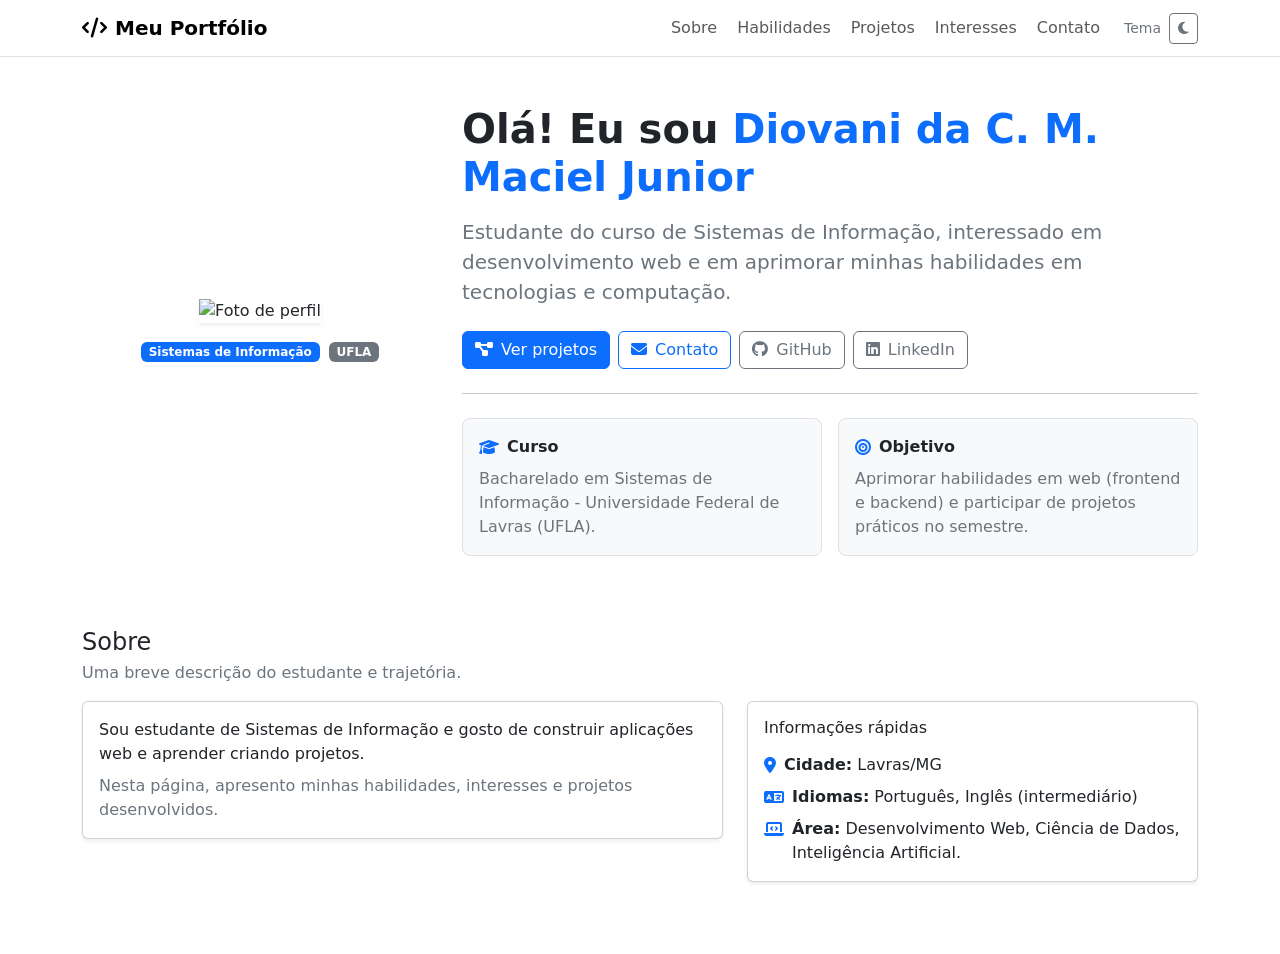
==== bootstrap/index.html @ b9a17a94 "add: estrutura básica e Sobre" ====
<!DOCTYPE html>
<html lang="pt-BR" data-bs-theme="light">
    <head>
        <meta charset="utf-8">
        <meta name="viewport" content="width=device-width, initial-scale=1.0">
        <title>Página Pessoal</title>

        <!-- Bootstrap 5 (CSS) -->
        <link href="https://cdn.jsdelivr.net/npm/bootstrap@5.3.3/dist/css/bootstrap.min.css" rel="stylesheet">

        <!-- Font Awesome (ícones) -->
        <link rel="stylesheet" href="https://cdnjs.cloudflare.com/ajax/libs/font-awesome/6.5.0/css/all.min.css">

        <!-- CSS do projeto (externo) -->
        <link rel="stylesheet" href="assets/css/styles.css">
    </head>
    <body class="bg-body">
        <!-- Conteúdo virá aqui -->

        <!-- Navbar -->
        <nav class="navbar navbar-expand-lg border-bottom bg-body sticky-top">
            <div class="container">
                <a class="navbar-brand fw-semibold" href="#top">
                    <i class="fa-solid fa-code me-2"></i>Meu Portfólio
                </a>
                <button class="navbar-toggler" type="button" data-bs-toggle="collapse" data-bs-target="#navContent">
                    <span class="navbar-toggler-icon"></span>
                </button>
                <div class="collapse navbar-collapse" id="navContent">
                    <ul class="navbar-nav ms-auto gap-lg-1">
                        <li class="nav-item"><a class="nav-link" href="#sobre">Sobre</a></li>
                        <li class="nav-item"><a class="nav-link" href="#habilidades">Habilidades</a></li>
                        <li class="nav-item"><a class="nav-link" href="#projetos">Projetos</a></li>
                        <li class="nav-item"><a class="nav-link" href="#interesses">Interesses</a></li>
                        <li class="nav-item"><a class="nav-link" href="#contato">Contato</a></li>
                    </ul>
                    <div class="ms-lg-3 d-flex align-items-center gap-2 py-2 py-lg-0">
                        <span class="small text-secondary d-none d-lg-inline">Tema</span>
                        <button id="themeToggle" class="btn btn-outline-secondary btn-sm" type="button">
                            <i class="fa-solid fa-moon"></i>
                        </button>
                    </div>
                </div>
            </div>
        </nav>

        <!-- Header / Informações Básicas -->
        <header id="top" class="py-5">
            <div class="container">
                <div class="row align-items-center g-4">
                    <div class="col-12 col-lg-4 text-center">
                        <img class="profile-img shadow-sm" src="assets/img/foto.svg" alt="Foto de perfil">
                        <div class="mt-3">
                            <span class="badge text-bg-primary me-1">Sistemas de Informação</span>
                            <span class="badge text-bg-secondary">UFLA</span>
                        </div>
                    </div>
                    <div class="col-12 col-lg-8">
                        <h1 class="display-6 fw-semibold mb-3">
                            Olá! Eu sou <span class="text-primary">Diovani da C. M. Maciel Junior</span>
                        </h1>
                        <p class="lead text-secondary mb-4">
                            Estudante do curso de Sistemas de Informação, interessado em desenvolvimento web e em aprimorar minhas habilidades em tecnologias e computação.
                        </p>
                        <div class="d-flex flex-wrap gap-2">
                            <a class="btn btn-primary" href="#projetos">
                                <i class="fa-solid fa-diagram-project me-2"></i>Ver projetos
                            </a>
                            <a class="btn btn-outline-primary" href="#contato">
                                <i class="fa-solid fa-envelope me-2"></i>Contato
                            </a>
                            <a class="btn btn-outline-secondary" href="https://github.com/" target="_blank">
                                <i class="fa-brands fa-github me-2"></i>GitHub
                            </a>
                            <a class="btn btn-outline-secondary" href="https://www.linkedin.com/" target="_blank">
                                <i class="fa-brands fa-linkedin me-2"></i>LinkedIn
                            </a>
                        </div>
                        <hr class="my-4">
                        <div class="row g-3">
                            <div class="col-12 col-md-6">
                                <div class="p-3 rounded-3 border bg-body-tertiary">
                                    <div class="d-flex align-items-center gap-2 mb-2">
                                        <i class="fa-solid fa-graduation-cap text-primary"></i>
                                        <strong>Curso</strong>
                                    </div>
                                    <p class="mb-0 text-secondary">
                                        Bacharelado em Sistemas de Informação - Universidade Federal de Lavras (UFLA).
                                    </p>
                                </div>
                            </div>
                            <div class="col-12 col-md-6">
                                <div class="p-3 rounded-3 border bg-body-tertiary">
                                    <div class="d-flex align-items-center gap-2 mb-2">
                                        <i class="fa-solid fa-bullseye text-primary"></i>
                                        <strong>Objetivo</strong>
                                    </div>
                                    <p class="mb-0 text-secondary">
                                        Aprimorar habilidades em web (frontend e backend) e participar de projetos práticos no semestre.
                                    </p>
                                </div>
                            </div>
                        </div>
                    </div>
                </div>
            </div>
        </header>
        
        <main class="pb-5">
            <!-- Sobre -->
            <section id="sobre" class="py-4">
                <div class="container">
                    <div class="mb-3">
                        <h2 class="h4 mb-1">Sobre</h2>
                        <p class="text-secondary mb-0">Uma breve descrição do estudante e trajetória.</p>
                    </div>
                    <div class="row g-4">
                        <div class="col-12 col-lg-7">
                            <div class="card shadow-sm">
                                <div class="card-body">
                                    <p class="mb-2">
                                        Sou estudante de Sistemas de Informação e gosto de construir aplicações web e aprender criando projetos.
                                    </p>
                                    <p class="mb-0 text-secondary">
                                        Nesta página, apresento minhas habilidades, interesses e projetos desenvolvidos.
                                    </p>
                                </div>
                            </div>
                        </div>
                        <div class="col-12 col-lg-5">
                            <div class="card shadow-sm">
                                <div class="card-body">
                                    <h3 class="h6 mb-3">Informações rápidas</h3>
                                    <ul class="list-unstyled mb-0">
                                        <li class="d-flex gap-2 mb-2">
                                            <i class="fa-solid fa-location-dot text-primary mt-1"></i>
                                            <div><strong>Cidade:</strong> Lavras/MG</div>
                                        </li>
                                        <li class="d-flex gap-2 align-items-start mb-2">
                                            <i class="fa-solid fa-language mt-1 text-primary"></i>
                                            <div><strong>Idiomas:</strong> Português, Inglês (intermediário)</div>
                                        </li>
                                        <li class="d-flex gap-2">
                                            <i class="fa-solid fa-laptop-code text-primary mt-1"></i>
                                            <div><strong>Área:</strong> Desenvolvimento Web, Ciência de Dados, Inteligência Artificial.</div>
                                        </li>
                                    </ul>
                                </div>
                            </div>
                        </div>
                    </div>
                </div>
            </section>
        </main>

        <!-- Bootstrap JS (necessário para navbar colapsável) -->
        <script src="https://cdn.jsdelivr.net/npm/bootstrap@5.3.3/dist/js/bootstrap.bundle.min.js"></script>

        <!-- JS do projeto -->
        <script src="assets/js/script.js"></script>
    </body>
</html>
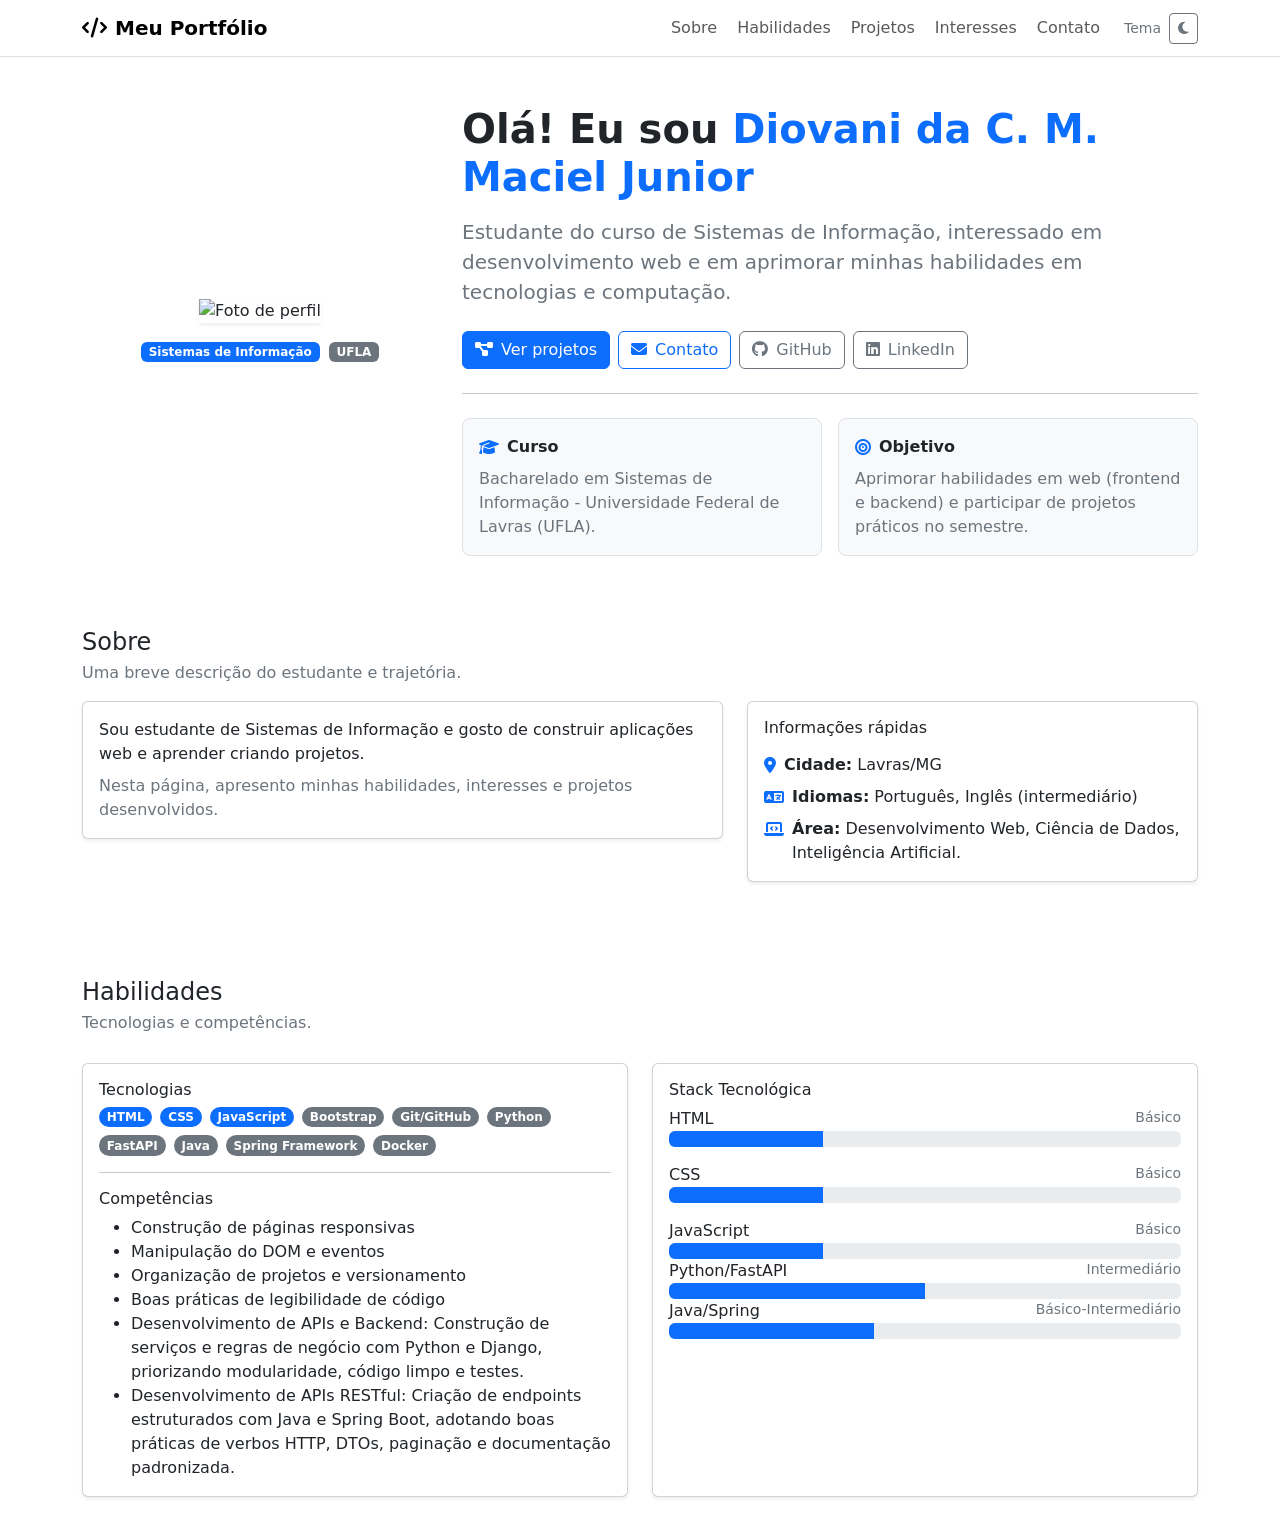
==== commit 52fe76d3: "add: Stack Tecnológica" ====
--- a/bootstrap/index.html
+++ b/bootstrap/index.html
@@ -153,6 +153,92 @@
             </section>
         </main>
 
+        <!-- Habilidades -->
+        <section id="habilidades" class="py-4">
+            <div class="container">
+                <div class="section-title">
+                    <h2 class="h4 mb-1">Habilidades</h2>
+                    <p class="text-secondary mb-0">Tecnologias e competências.</p>
+                </div>
+                <div class="row g-4 mt-1">
+                    <div class="col-12 col-lg-6">
+                        <div class="card shadow-sm h-100">
+                            <div class="card-body">
+                                <h3 class="h6">Tecnologias</h3>
+                                <div class="d-flex flex-wrap gap-2">
+                                    <span class="badge rounded-pill text-bg-primary">HTML</span>
+                                    <span class="badge rounded-pill text-bg-primary">CSS</span>
+                                    <span class="badge rounded-pill text-bg-primary">JavaScript</span>
+                                    <span class="badge rounded-pill text-bg-secondary">Bootstrap</span>
+                                    <span class="badge rounded-pill text-bg-secondary">Git/GitHub</span>
+                                    <span class="badge rounded-pill text-bg-secondary">Python</span>
+                                    <span class="badge rounded-pill text-bg-secondary">FastAPI</span>
+                                    <span class="badge rounded-pill text-bg-secondary">Java</span>
+                                    <span class="badge rounded-pill text-bg-secondary">Spring Framework</span>
+                                    <span class="badge rounded-pill text-bg-secondary">Docker</span>
+                                </div>
+                                <hr>
+                                <h3 class="h6">Competências</h3>
+                                <ul class="mb-0">
+                                    <li>Construção de páginas responsivas</li>
+                                    <li>Manipulação do DOM e eventos</li>
+                                    <li>Organização de projetos e versionamento</li>
+                                    <li>Boas práticas de legibilidade de código</li>
+                                    <li>Desenvolvimento de APIs e Backend: Construção de serviços e regras de negócio com Python e Django, priorizando modularidade, código limpo e testes.</li>
+                                    <li>Desenvolvimento de APIs RESTful: Criação de endpoints estruturados com Java e Spring Boot, adotando boas práticas de verbos HTTP, DTOs, paginação e documentação padronizada.</li>
+                                </ul>
+                            </div>
+                        </div>
+                    </div>
+                    <div class="col-12 col-lg-6">
+                        <div class="card shadow-sm h-100">
+                            <div class="card-body">
+                                <h3 class="h6">Stack Tecnológica</h3>
+                                <div class="mb-3">
+                                    <div class="d-flex justify-content-between">
+                                        <span>HTML</span><span class="text-secondary small">Básico</span>
+                                    </div>
+                                    <div class="progress" role="progressbar" aria-label="HTML" aria-valuenow="70" aria-valuemin="0" aria-valuemax="100">
+                                        <div class="progress-bar" style="width: 30%"></div>
+                                    </div>
+                                </div>
+                                <div class="mb-3">
+                                    <div class="d-flex justify-content-between">
+                                        <span>CSS</span><span class="text-secondary small">Básico</span>
+                                    </div>
+                                    <div class="progress" role="progressbar" aria-label="CSS" aria-valuenow="55" aria-valuemin="0" aria-valuemax="100">
+                                        <div class="progress-bar" style="width: 30%"></div>
+                                    </div>
+                                </div>
+                                <div class="mb-0">
+                                    <div class="d-flex justify-content-between">
+                                        <span>JavaScript</span><span class="text-secondary small">Básico</span>
+                                    </div>
+                                    <div class="progress" role="progressbar" aria-label="JavaScript" aria-valuenow="65" aria-valuemin="0" aria-valuemax="100">
+                                        <div class="progress-bar" style="width: 30%"></div>
+                                    </div>
+                                <div class="mb-0">
+                                    <div class="d-flex justify-content-between">
+                                        <span>Python/FastAPI</span><span class="text-secondary small">Intermediário</span>
+                                    </div>
+                                    <div class="progress" role="progressbar" aria-label="Python" aria-valuenow="55" aria-valuemin="0" aria-valuemax="100">
+                                        <div class="progress-bar" style="width: 50%"></div>
+                                    </div>
+                                </div>
+                                <div class="mb-0">
+                                    <div class="d-flex justify-content-between">
+                                        <span>Java/Spring</span><span class="text-secondary small">Básico-Intermediário</span>
+                                    </div>
+                                    <div class="progress" role="progressbar" aria-label="Java" aria-valuenow="40" aria-valuemin="0" aria-valuemax="100">
+                                        <div class="progress-bar" style="width: 40%"></div>
+                                </div>
+                            </div>
+                        </div>
+                    </div>
+                </div>
+            </div>
+        </section>
+
         <!-- Bootstrap JS (necessário para navbar colapsável) -->
         <script src="https://cdn.jsdelivr.net/npm/bootstrap@5.3.3/dist/js/bootstrap.bundle.min.js"></script>
 
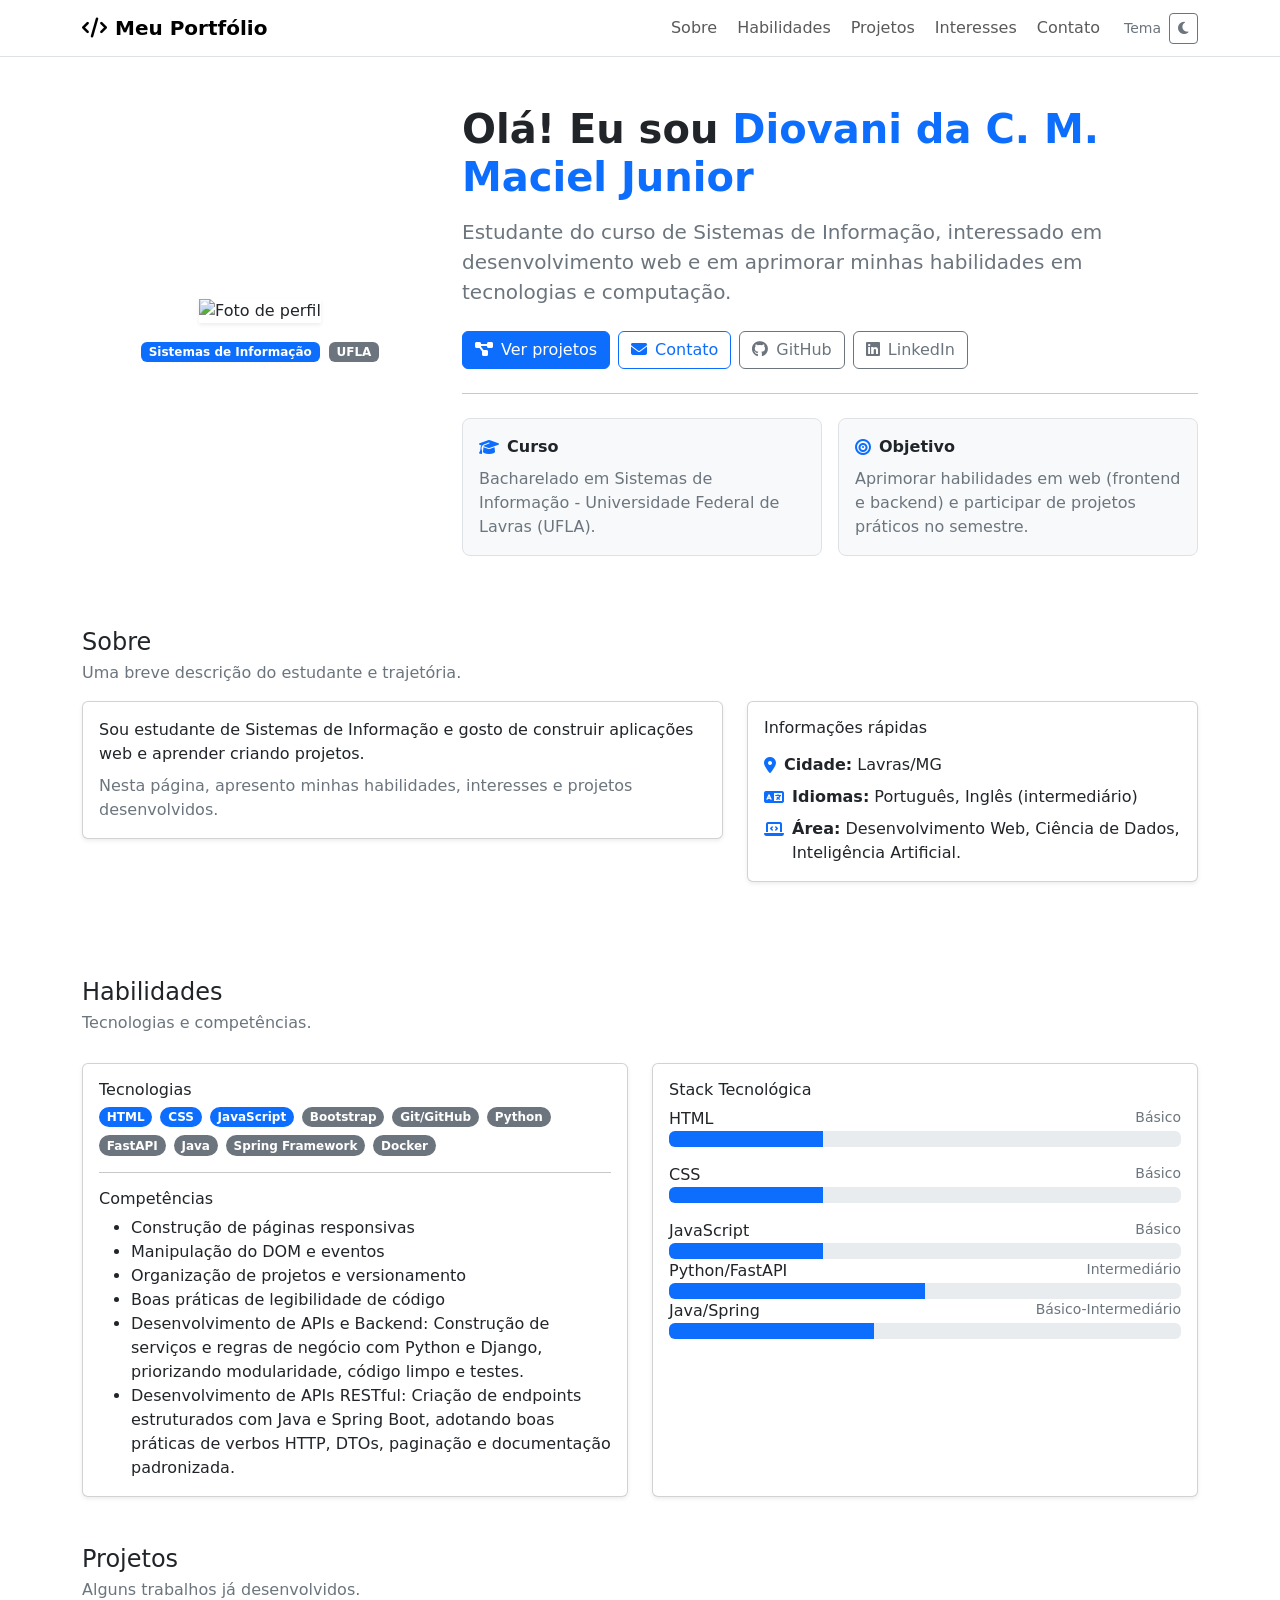
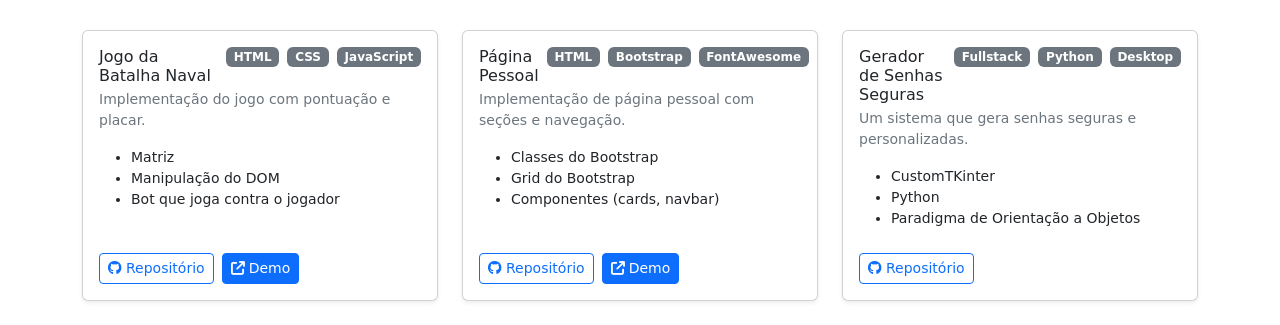
==== commit 9a80f601: "add: Projetos" ====
--- a/bootstrap/index.html
+++ b/bootstrap/index.html
@@ -239,6 +239,99 @@
             </div>
         </section>
 
+        <!-- Projetos -->
+        <section id="projetos" class="py-4">
+            <div class="container">
+                <div class="section-title">
+                    <h2 class="h4 mb-1">Projetos</h2>
+                    <p class="text-secondary mb-0">Alguns trabalhos já desenvolvidos.</p>
+                </div>
+                <div class="row g-4 mt-1">
+                    <div class="col-12 col-md-6 col-lg-4">
+                        <div class="card shadow-sm h-100">
+                            <div class="card-body d-flex flex-column">
+                                <div class="d-flex align-items-start justify-content-between gap-2">
+                                    <h3 class="h6 mb-1">Jogo da Batalha Naval</h3>
+                                    <span class="badge text-bg-secondary">HTML</span>
+                                    <span class="badge text-bg-secondary">CSS</span>
+                                    <span class="badge text-bg-secondary">JavaScript</span>
+                                </div>
+                                <p class="text-secondary small">
+                                    Implementação do jogo com pontuação e placar.
+                                </p>
+                                <ul class="small mb-4">
+                                    <li>Matriz</li>
+                                    <li>Manipulação do DOM</li>
+                                    <li>Bot que joga contra o jogador</li>
+                                </ul>
+                                <div class="mt-auto d-flex gap-2">
+                                    <a class="btn btn-sm btn-outline-primary" href="https://github.com/diovaniMangiajr/atividade-prog-web-batalha-naval" target="_blank" rel="noreferrer">
+                                        <i class="fa-brands fa-github me-1"></i>Repositório
+                                    </a>
+                                    <a class="btn btn-sm btn-primary" href="https://diovanimangiajr.github.io/atividade-prog-web-batalha-naval/" target="_blank" rel="noreferrer">
+                                        <i class="fa-solid fa-arrow-up-right-from-square me-1"></i>Demo
+                                    </a>
+                                </div>
+                            </div>
+                        </div>
+                    </div>
+                    <div class="col-12 col-md-6 col-lg-4">
+                        <div class="card shadow-sm h-100">
+                            <div class="card-body d-flex flex-column">
+                                <div class="d-flex align-items-start justify-content-between gap-2">
+                                    <h3 class="h6 mb-1">Página Pessoal</h3>
+                                    <span class="badge text-bg-secondary">HTML</span>
+                                    <span class="badge text-bg-secondary">Bootstrap</span>
+                                    <span class="badge text-bg-secondary">FontAwesome</span>
+                                </div>
+                                <p class="text-secondary small">
+                                    Implementação de página pessoal com seções e navegação.
+                                </p>
+                                <ul class="small mb-4">
+                                    <li>Classes do Bootstrap</li>
+                                    <li>Grid do Bootstrap</li>
+                                    <li>Componentes (cards, navbar)</li>
+                                </ul>
+                                <div class="mt-auto d-flex gap-2">
+                                    <a class="btn btn-sm btn-outline-primary" href="#" target="_blank" rel="noreferrer">
+                                        <i class="fa-brands fa-github me-1"></i>Repositório
+                                    </a>
+                                    <a class="btn btn-sm btn-primary" href="#" target="_blank" rel="noreferrer">
+                                        <i class="fa-solid fa-arrow-up-right-from-square me-1"></i>Demo
+                                    </a>
+                                </div>
+                            </div>
+                        </div>
+                    </div>
+                    <div class="col-12 col-md-6 col-lg-4">
+                        <div class="card shadow-sm h-100">
+                            <div class="card-body d-flex flex-column">
+                                <div class="d-flex align-items-start justify-content-between gap-2">
+                                    <h3 class="h6 mb-1">Gerador de Senhas Seguras</h3>
+                                    <span class="badge text-bg-secondary">Fullstack</span>
+                                    <span class="badge text-bg-secondary">Python</span>
+                                    <span class="badge text-bg-secondary">Desktop</span>
+                                </div>
+                                <p class="text-secondary small">
+                                    Um sistema que gera senhas seguras e personalizadas.
+                                </p>
+                                <ul class="small mb-4">
+                                    <li>CustomTKinter</li>
+                                    <li>Python</li>
+                                    <li>Paradigma de Orientação a Objetos</li>
+                                </ul>
+                                <div class="mt-auto d-flex gap-2">
+                                    <a class="btn btn-sm btn-outline-primary" href="https://github.com/diovaniMangiajr/gerador-senhas" target="_blank" rel="noreferrer">
+                                        <i class="fa-brands fa-github me-1"></i>Repositório
+                                    </a>
+                                </div>
+                            </div>
+                        </div>
+                    </div>
+                </div>
+            </div>
+        </section>
+
         <!-- Bootstrap JS (necessário para navbar colapsável) -->
         <script src="https://cdn.jsdelivr.net/npm/bootstrap@5.3.3/dist/js/bootstrap.bundle.min.js"></script>
 
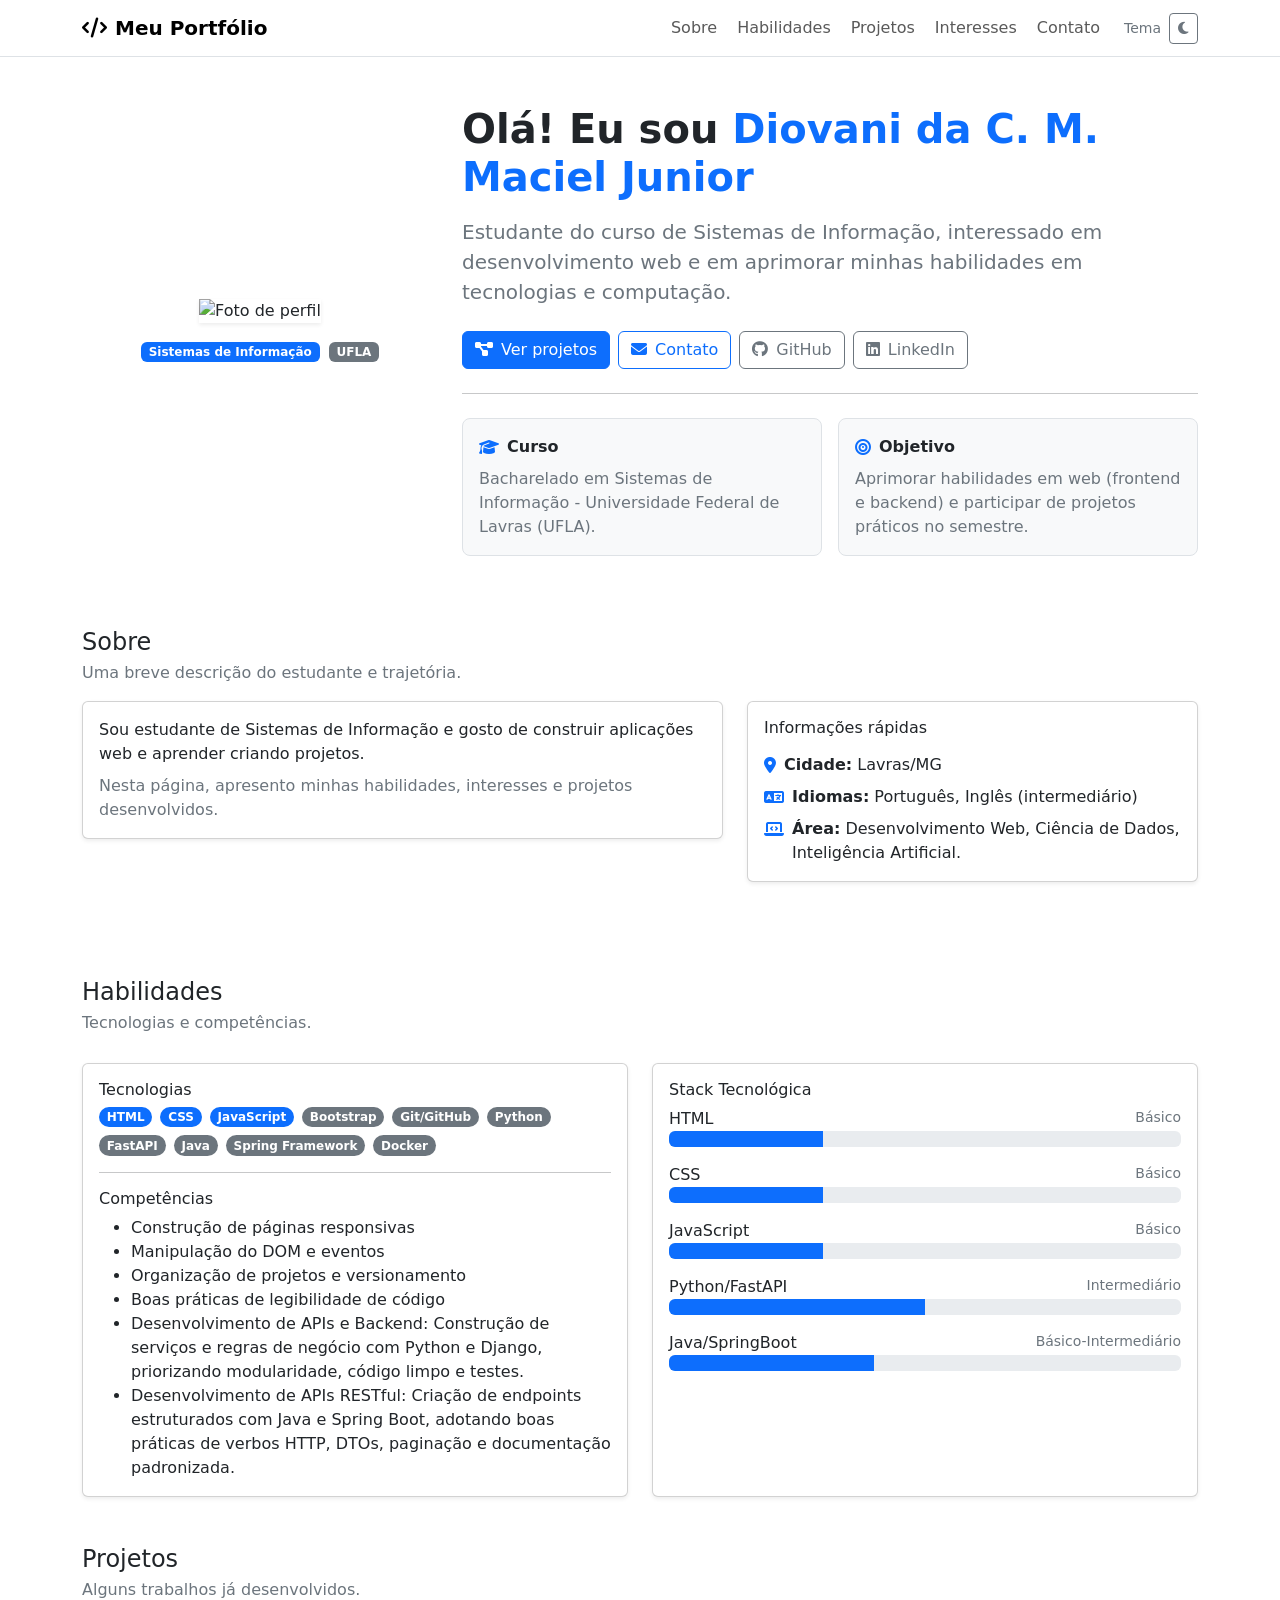
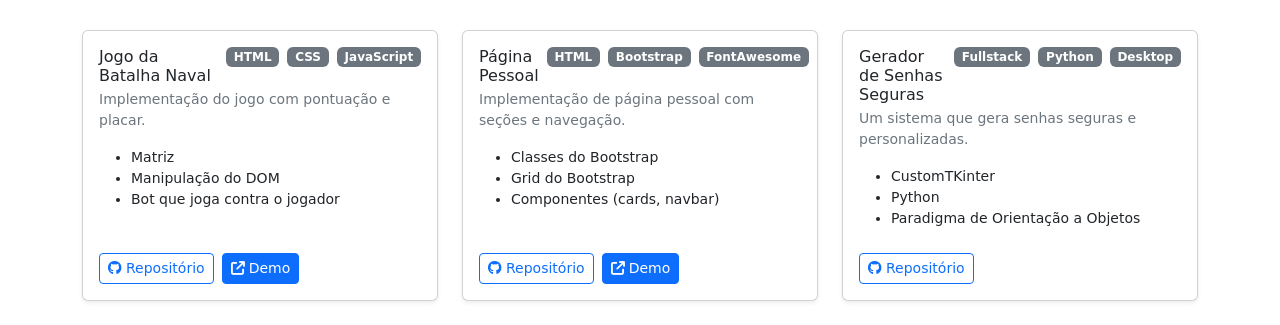
==== commit 06afa479: "fix: class da Stack Tecnológica" ====
--- a/bootstrap/index.html
+++ b/bootstrap/index.html
@@ -194,6 +194,7 @@
                         <div class="card shadow-sm h-100">
                             <div class="card-body">
                                 <h3 class="h6">Stack Tecnológica</h3>
+                                <!-- HTML -->
                                 <div class="mb-3">
                                     <div class="d-flex justify-content-between">
                                         <span>HTML</span><span class="text-secondary small">Básico</span>
@@ -202,6 +203,7 @@
                                         <div class="progress-bar" style="width: 30%"></div>
                                     </div>
                                 </div>
+                                <!-- CSS -->
                                 <div class="mb-3">
                                     <div class="d-flex justify-content-between">
                                         <span>CSS</span><span class="text-secondary small">Básico</span>
@@ -210,14 +212,17 @@
                                         <div class="progress-bar" style="width: 30%"></div>
                                     </div>
                                 </div>
-                                <div class="mb-0">
+                                <!-- Javascript -->
+                                <div class="mb-3">
                                     <div class="d-flex justify-content-between">
                                         <span>JavaScript</span><span class="text-secondary small">Básico</span>
                                     </div>
                                     <div class="progress" role="progressbar" aria-label="JavaScript" aria-valuenow="65" aria-valuemin="0" aria-valuemax="100">
                                         <div class="progress-bar" style="width: 30%"></div>
                                     </div>
-                                <div class="mb-0">
+                                </div>
+                                <!-- Python & FastAPI -->
+                                <div class="mb-3">
                                     <div class="d-flex justify-content-between">
                                         <span>Python/FastAPI</span><span class="text-secondary small">Intermediário</span>
                                     </div>
@@ -225,9 +230,10 @@
                                         <div class="progress-bar" style="width: 50%"></div>
                                     </div>
                                 </div>
-                                <div class="mb-0">
-                                    <div class="d-flex justify-content-between">
-                                        <span>Java/Spring</span><span class="text-secondary small">Básico-Intermediário</span>
+                                <!-- Java & Spring Boot -->
+                                <div class="mb-3">
+                                    <div class="d-flex justify-content-between">
+                                        <span>Java/SpringBoot</span><span class="text-secondary small">Básico-Intermediário</span>
                                     </div>
                                     <div class="progress" role="progressbar" aria-label="Java" aria-valuenow="40" aria-valuemin="0" aria-valuemax="100">
                                         <div class="progress-bar" style="width: 40%"></div>
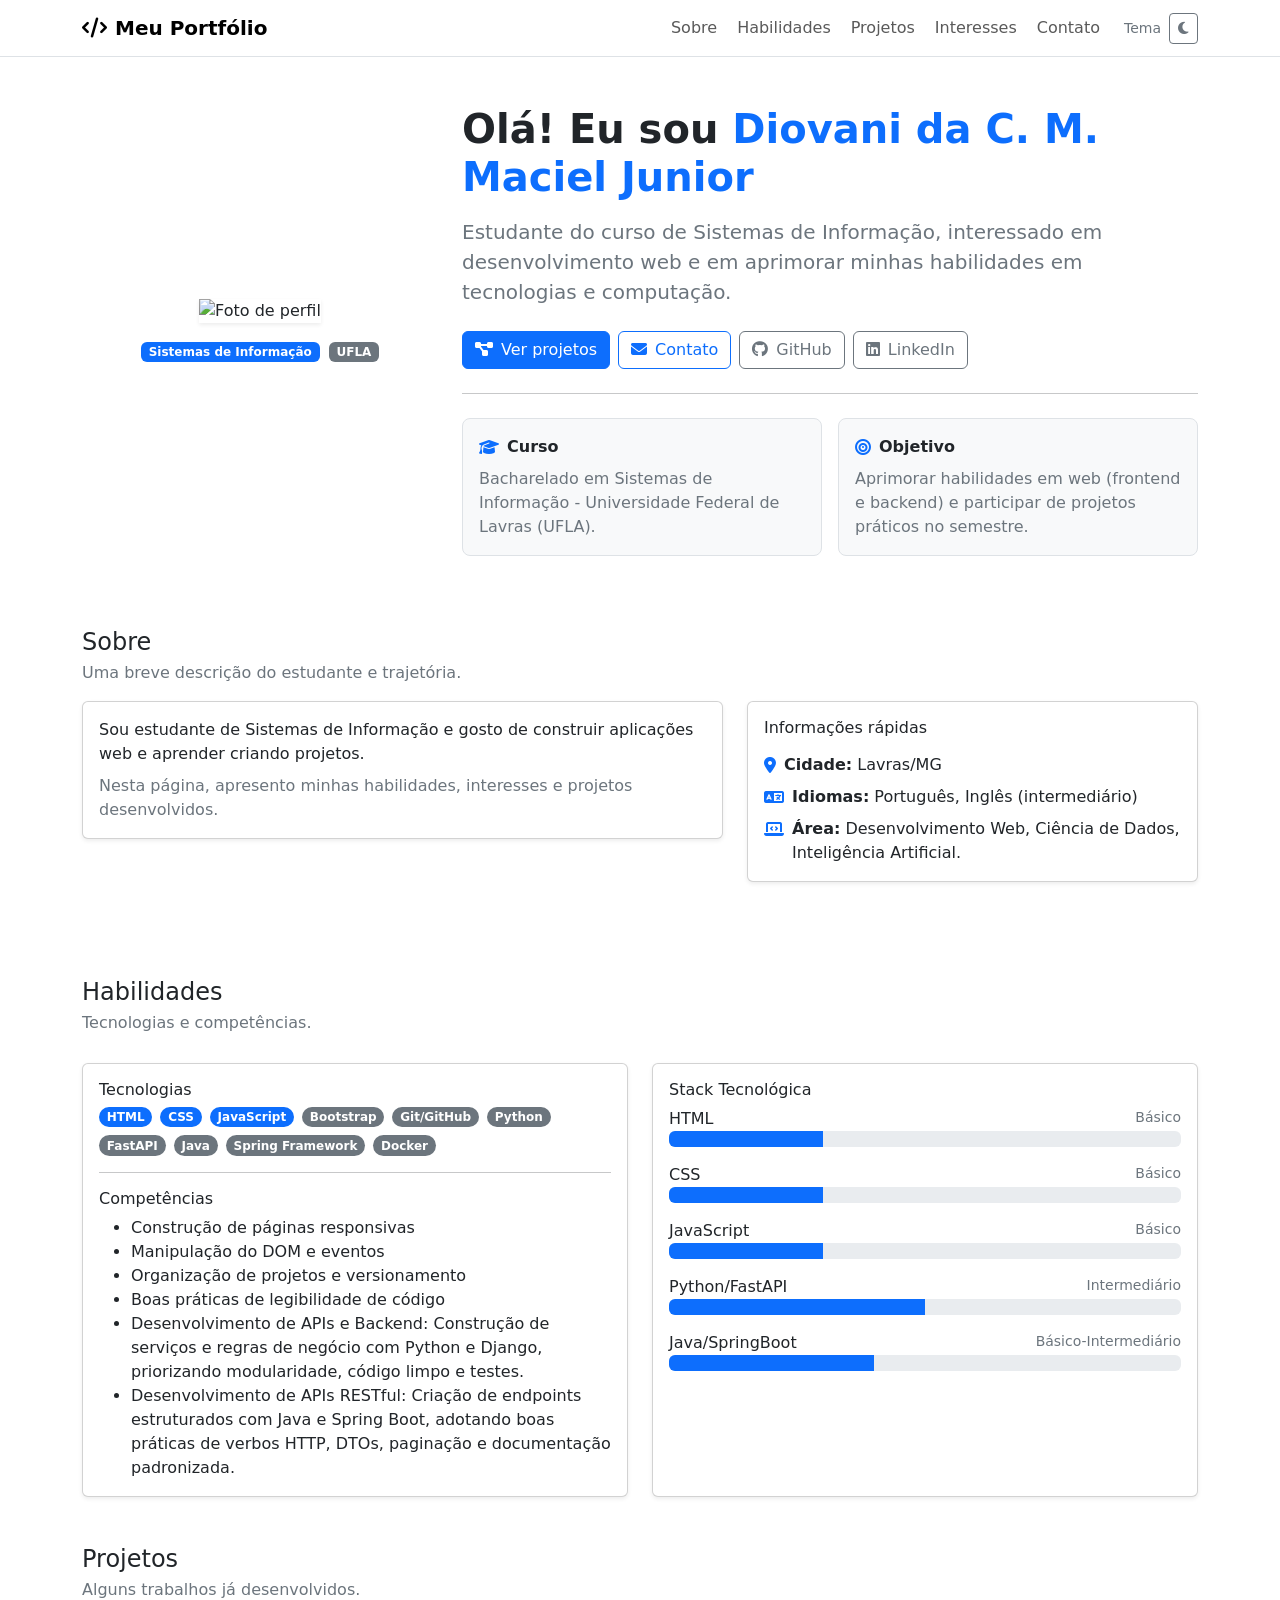
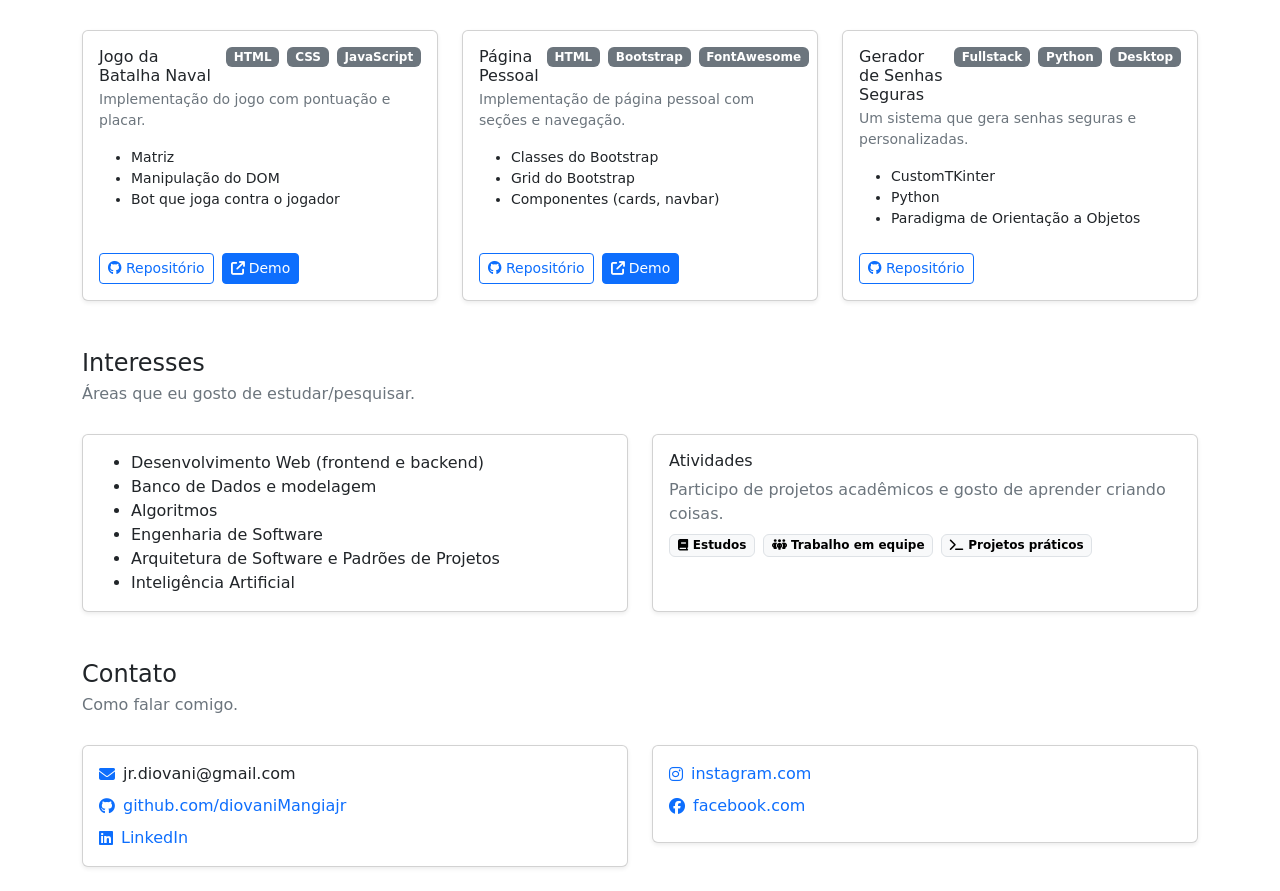
==== commit 6ecbbfcc: "add: Interesses e contatos" ====
--- a/bootstrap/index.html
+++ b/bootstrap/index.html
@@ -338,6 +338,103 @@
             </div>
         </section>
 
+        <!-- Interesses -->
+        <section id="interesses" class="py-4">
+            <div class="container">
+                <div class="section-title">
+                    <h2 class="h4 mb-1">Interesses</h2>
+                    <p class="text-secondary mb-0">Áreas que eu gosto de estudar/pesquisar.</p>
+                </div>
+                <div class="row g-4 mt-1">
+                    <div class="col-12 col-lg-6">
+                        <div class="card shadow-sm h-100">
+                            <div class="card-body">
+                                <ul class="mb-0">
+                                <li>Desenvolvimento Web (frontend e backend)</li>
+                                <li>Banco de Dados e modelagem</li>
+                                <li>Algoritmos</li>
+                                <li>Engenharia de Software</li>
+                                <li>Arquitetura de Software e Padrões de Projetos</li>
+                                <li>Inteligência Artificial</li>
+                                </ul>
+                            </div>
+                        </div>
+                    </div>
+                    <div class="col-12 col-lg-6">
+                        <div class="card shadow-sm h-100">
+                            <div class="card-body">
+                                <h3 class="h6">Atividades</h3>
+                                <p class="text-secondary mb-2">
+                                    Participo de projetos acadêmicos e gosto de aprender criando coisas.
+                                </p>
+                                <div class="d-flex flex-wrap gap-2">
+                                    <span class="badge text-bg-light border"><i class="fa-solid fa-book me-1"></i>Estudos</span>
+                                    <span class="badge text-bg-light border"><i class="fa-solid fa-people-group me-1"></i>Trabalho em equipe</span>
+                                    <span class="badge text-bg-light border"><i class="fa-solid fa-terminal me-1"></i>Projetos práticos</span>
+                                </div>
+                            </div>
+                        </div>
+                    </div>
+                </div>
+            </div>
+        </section>
+
+        <!-- Contato -->
+        <section id="contato" class="py-4">
+            <div class="container">
+                <div class="section-title">
+                    <h2 class="h4 mb-1">Contato</h2>
+                    <p class="text-secondary mb-0">Como falar comigo.</p>
+                </div>
+                <div class="row g-4 mt-1">
+                    <div class="col-12 col-lg-6">
+                        <div class="card shadow-sm">
+                            <div class="card-body">
+                                <ul class="list-unstyled mb-0">
+                                    <li class="d-flex gap-2 align-items-center mb-2">
+                                        <i class="fa-solid fa-envelope text-primary"></i>
+                                        <span>jr.diovani@gmail.com</span>
+                                    </li>
+                                    <li class="d-flex gap-2 align-items-center mb-2">
+                                        <i class="fa-brands fa-github text-primary"></i>
+                                        <a class="link-underline link-underline-opacity-0" href="https://github.com/diovaniMangiajr/" target="_blank" rel="noreferrer">
+                                            github.com/diovaniMangiajr
+                                        </a>
+                                    </li>
+                                    <li class="d-flex gap-2 align-items-center">
+                                        <i class="fa-brands fa-linkedin text-primary"></i>
+                                        <a class="link-underline link-underline-opacity-0" href="https://www.linkedin.com/in/diovani-da-cruz-mangia-maciel-junior-695a54384" target="_blank" rel="noreferrer">
+                                            LinkedIn
+                                        </a>
+                                    </li>
+                                </ul>
+                            </div>
+                        </div>
+                    </div>
+                    <div class="col-12 col-lg-6">
+                        <div class="card shadow-sm">
+                            <div class="card-body">
+                                <ul class="list-unstyled mb-0">
+                                    <li class="d-flex gap-2 align-items-center mb-2">
+                                        <i class="fa-brands fa-instagram text-primary"></i>
+                                        <a class="link-underline link-underline-opacity-0" href="https://www.instagram.com/diovanijrm/" target="_blank" rel="noreferrer">
+                                            instagram.com
+                                        </a>
+                                    </li>
+                                    <li class="d-flex gap-2 align-items-center mb-2">
+                                        <i class="fa-brands fa-facebook text-primary"></i>
+                                        <a class="link-underline link-underline-opacity-0" href="https://www.facebook.com/diovanijr" target="_blank" rel="noreferrer">
+                                            facebook.com
+                                        </a>
+                                    </li>
+                                </ul>
+                            </div>
+                        </div>
+                    </div>
+                </div>
+            </div>
+        </section>
+
         <!-- Bootstrap JS (necessário para navbar colapsável) -->
         <script src="https://cdn.jsdelivr.net/npm/bootstrap@5.3.3/dist/js/bootstrap.bundle.min.js"></script>
 
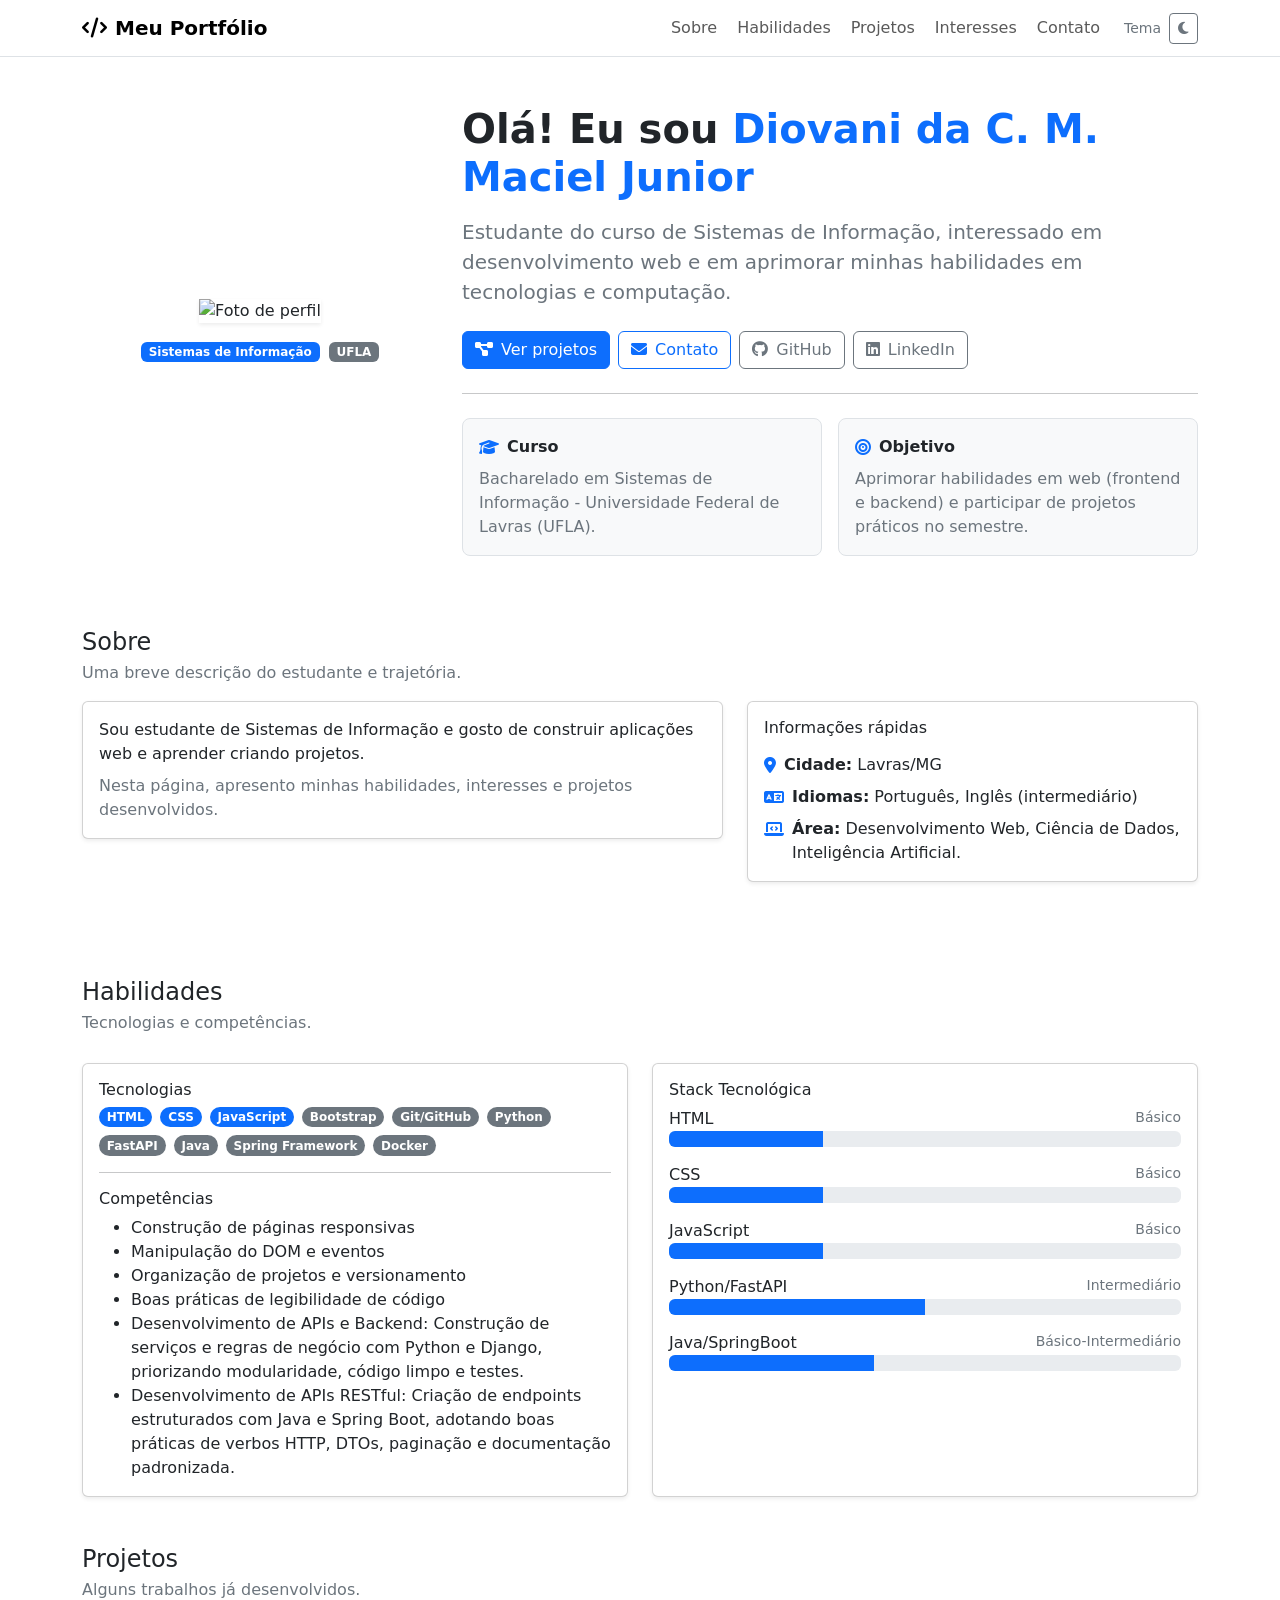
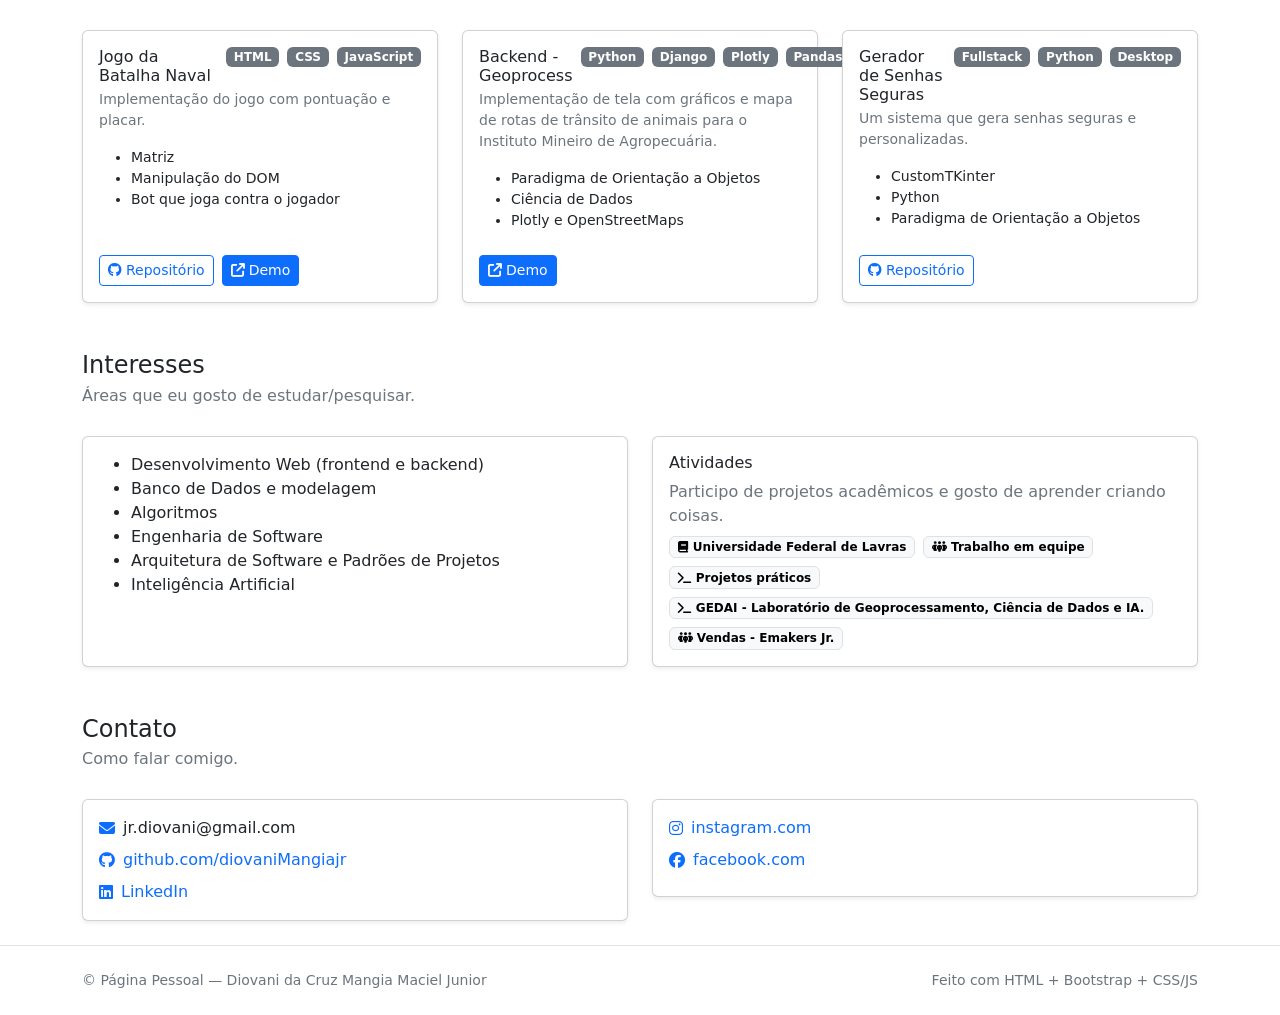
==== commit c74226cf: "update: Projetos atualizados" ====
--- a/bootstrap/index.html
+++ b/bootstrap/index.html
@@ -285,24 +285,22 @@
                         <div class="card shadow-sm h-100">
                             <div class="card-body d-flex flex-column">
                                 <div class="d-flex align-items-start justify-content-between gap-2">
-                                    <h3 class="h6 mb-1">Página Pessoal</h3>
-                                    <span class="badge text-bg-secondary">HTML</span>
-                                    <span class="badge text-bg-secondary">Bootstrap</span>
-                                    <span class="badge text-bg-secondary">FontAwesome</span>
+                                    <h3 class="h6 mb-1">Backend - Geoprocess</h3>
+                                    <span class="badge text-bg-secondary">Python</span>
+                                    <span class="badge text-bg-secondary">Django</span>
+                                    <span class="badge text-bg-secondary">Plotly</span>
+                                    <span class="badge text-bg-secondary">Pandas</span>
                                 </div>
                                 <p class="text-secondary small">
-                                    Implementação de página pessoal com seções e navegação.
+                                    Implementação de tela com gráficos e mapa de rotas de trânsito de animais para o Instituto Mineiro de Agropecuária.
                                 </p>
                                 <ul class="small mb-4">
-                                    <li>Classes do Bootstrap</li>
-                                    <li>Grid do Bootstrap</li>
-                                    <li>Componentes (cards, navbar)</li>
+                                    <li>Paradigma de Orientação a Objetos</li>
+                                    <li>Ciência de Dados</li>
+                                    <li>Plotly e OpenStreetMaps</li>
                                 </ul>
                                 <div class="mt-auto d-flex gap-2">
-                                    <a class="btn btn-sm btn-outline-primary" href="#" target="_blank" rel="noreferrer">
-                                        <i class="fa-brands fa-github me-1"></i>Repositório
-                                    </a>
-                                    <a class="btn btn-sm btn-primary" href="#" target="_blank" rel="noreferrer">
+                                    <a class="btn btn-sm btn-primary" href="https://geopro.dac.ufla.br/" target="_blank" rel="noreferrer">
                                         <i class="fa-solid fa-arrow-up-right-from-square me-1"></i>Demo
                                     </a>
                                 </div>
@@ -368,9 +366,11 @@
                                     Participo de projetos acadêmicos e gosto de aprender criando coisas.
                                 </p>
                                 <div class="d-flex flex-wrap gap-2">
-                                    <span class="badge text-bg-light border"><i class="fa-solid fa-book me-1"></i>Estudos</span>
+                                    <span class="badge text-bg-light border"><i class="fa-solid fa-book me-1"></i>Universidade Federal de Lavras</span>
                                     <span class="badge text-bg-light border"><i class="fa-solid fa-people-group me-1"></i>Trabalho em equipe</span>
                                     <span class="badge text-bg-light border"><i class="fa-solid fa-terminal me-1"></i>Projetos práticos</span>
+                                    <span class="badge text-bg-light border"><i class="fa-solid fa-terminal me-1"></i>GEDAI - Laboratório de Geoprocessamento, Ciência de Dados e IA.</span>
+                                    <span class="badge text-bg-light border"><i class="fa-solid fa-people-group me-1"></i>Vendas - Emakers Jr.</span>
                                 </div>
                             </div>
                         </div>
@@ -435,6 +435,14 @@
             </div>
         </section>
 
+        <!-- Rodapé da Página -->
+        <footer class="border-top py-4">
+            <div class="container d-flex flex-column flex-md-row justify-content-between gap-2">
+                <small class="text-secondary">© <span id="year"></span> Página Pessoal — Diovani da Cruz Mangia Maciel Junior</small>
+                <small class="text-secondary">Feito com HTML + Bootstrap + CSS/JS</small>
+            </div>
+        </footer>
+
         <!-- Bootstrap JS (necessário para navbar colapsável) -->
         <script src="https://cdn.jsdelivr.net/npm/bootstrap@5.3.3/dist/js/bootstrap.bundle.min.js"></script>
 
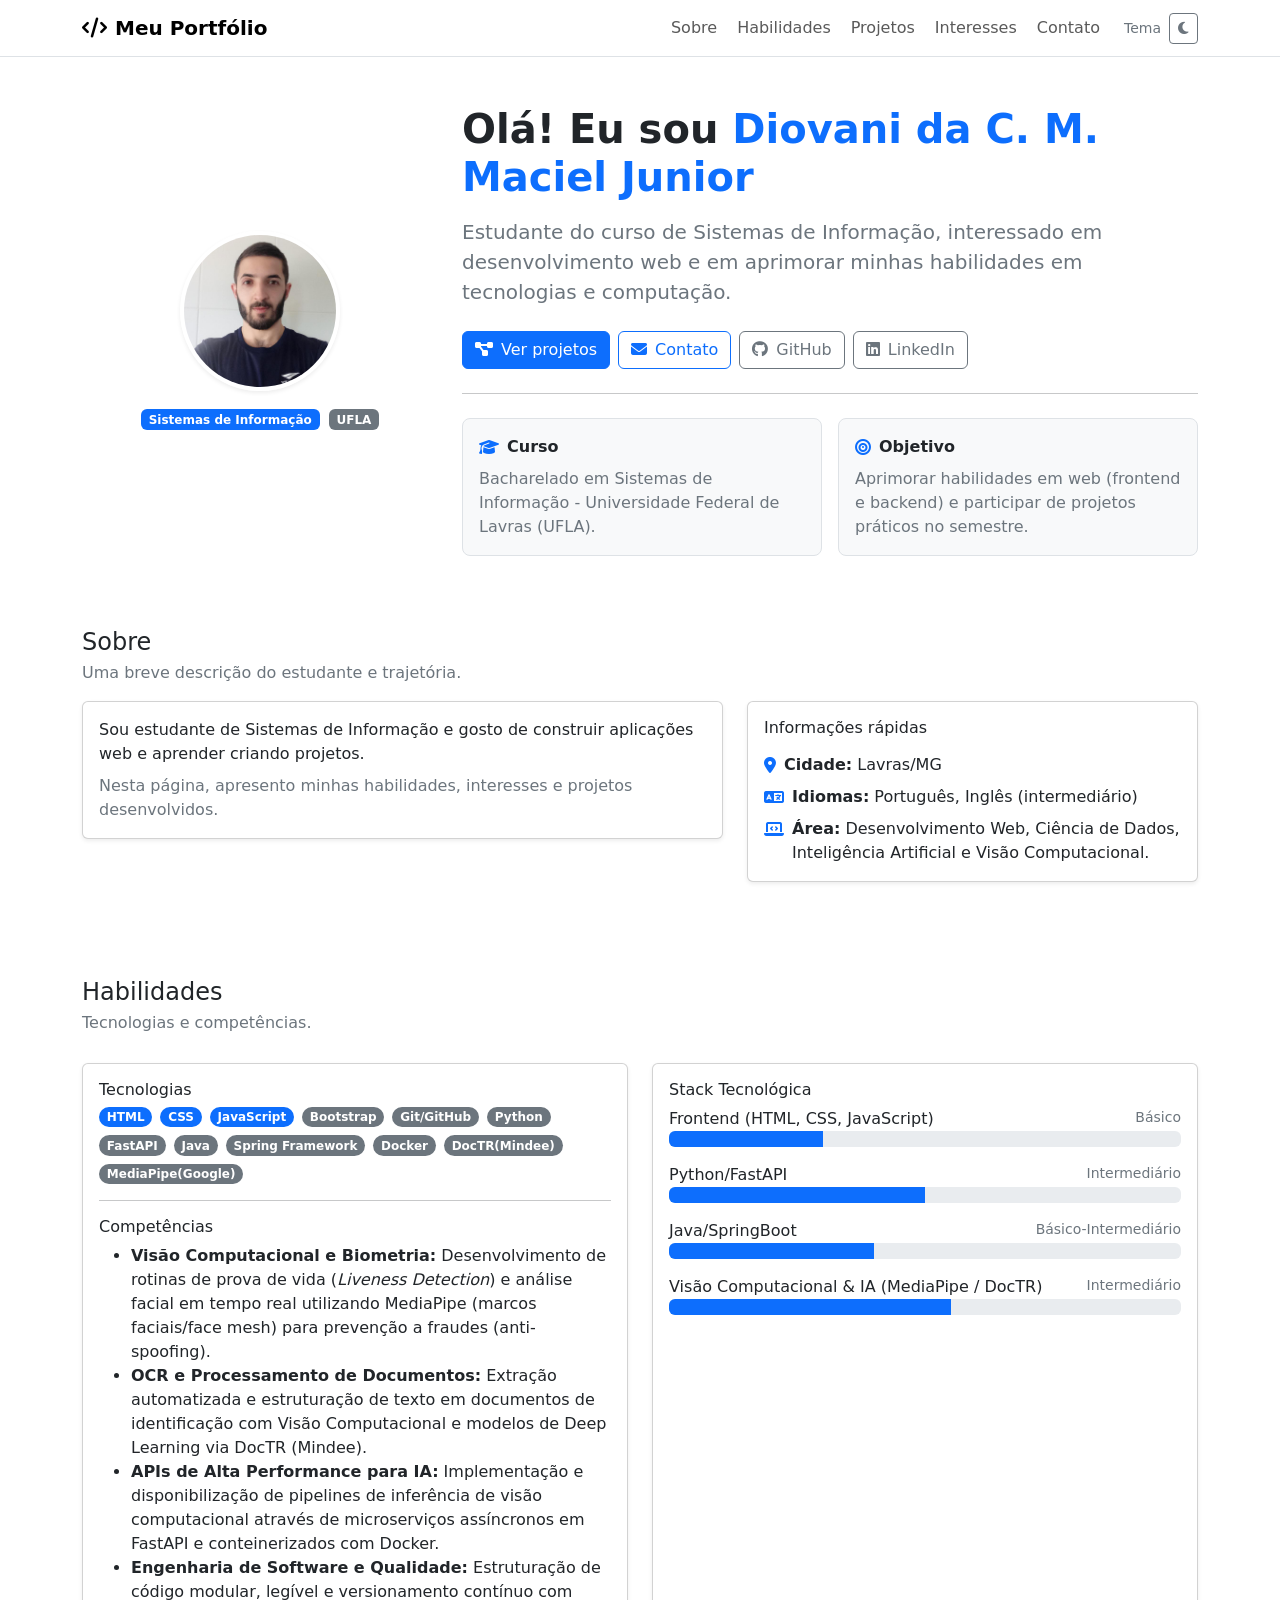
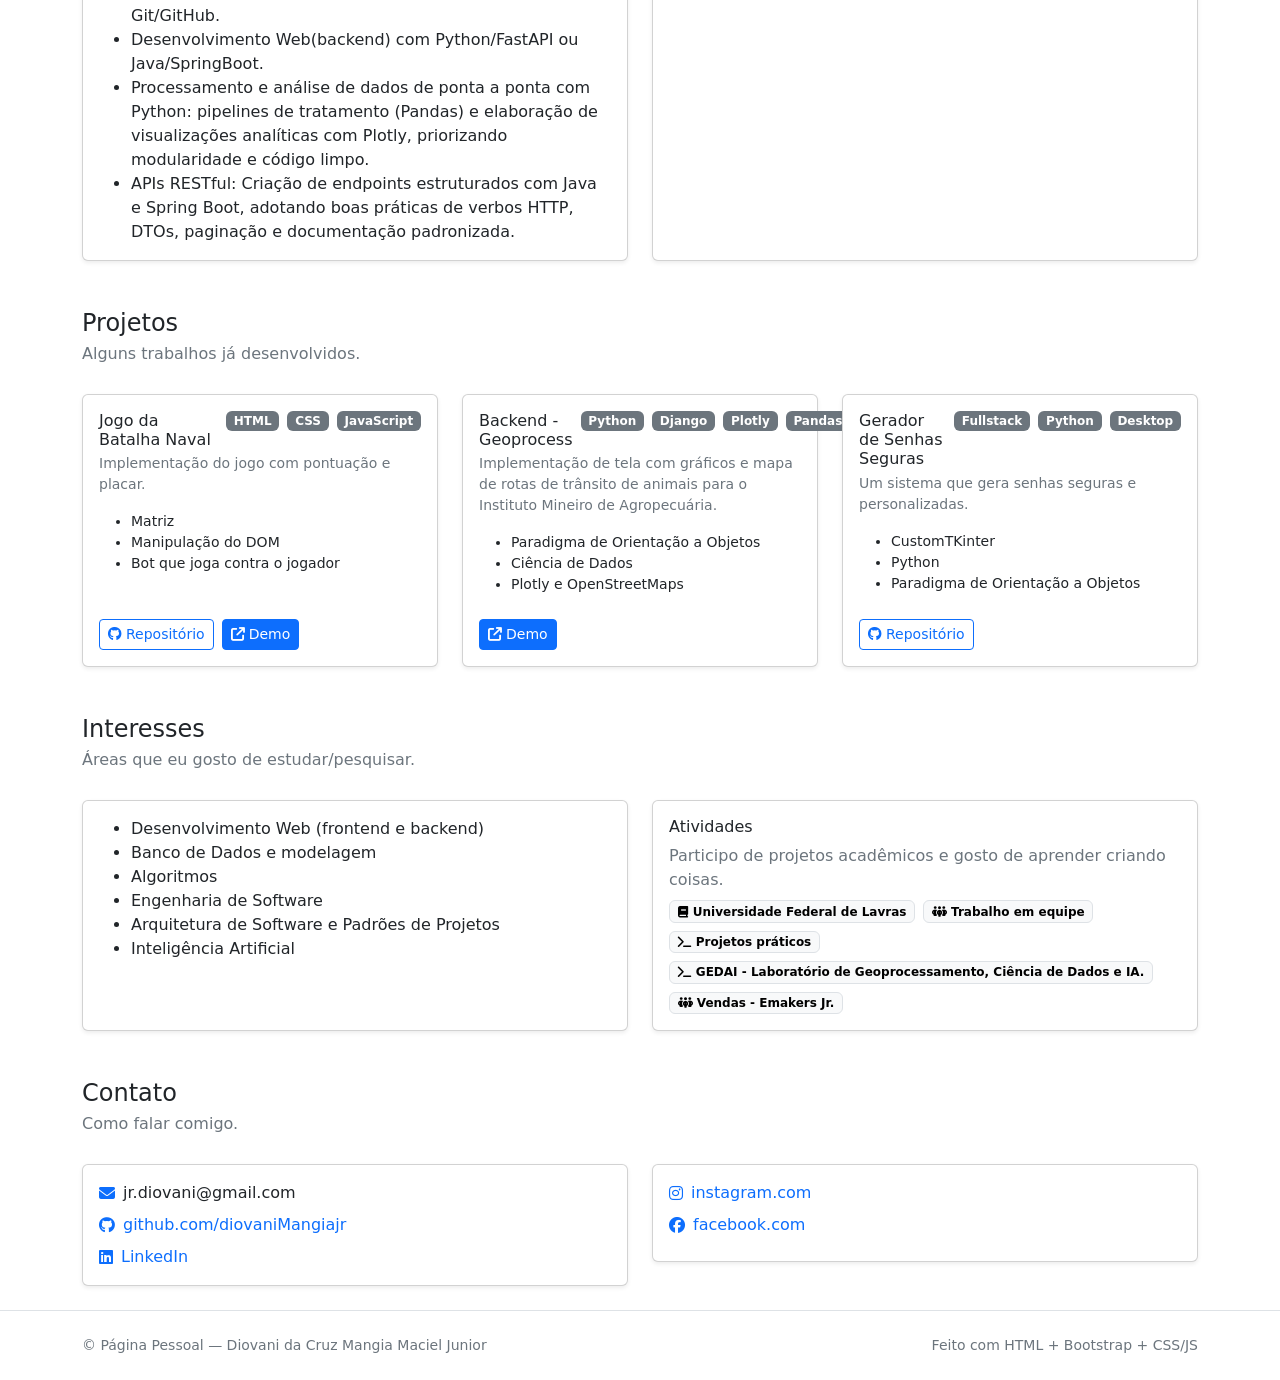
==== commit ae5f6544: "add: Ajustes finais" ====
--- a/bootstrap/index.html
+++ b/bootstrap/index.html
@@ -49,7 +49,7 @@
             <div class="container">
                 <div class="row align-items-center g-4">
                     <div class="col-12 col-lg-4 text-center">
-                        <img class="profile-img shadow-sm" src="assets/img/foto.svg" alt="Foto de perfil">
+                        <img class="profile-img shadow-sm" src="assets/img/foto_perfil.jpeg" alt="Foto de perfil">
                         <div class="mt-3">
                             <span class="badge text-bg-primary me-1">Sistemas de Informação</span>
                             <span class="badge text-bg-secondary">UFLA</span>
@@ -69,10 +69,10 @@
                             <a class="btn btn-outline-primary" href="#contato">
                                 <i class="fa-solid fa-envelope me-2"></i>Contato
                             </a>
-                            <a class="btn btn-outline-secondary" href="https://github.com/" target="_blank">
+                            <a class="btn btn-outline-secondary" href="https://github.com/diovaniMangiajr/" target="_blank">
                                 <i class="fa-brands fa-github me-2"></i>GitHub
                             </a>
-                            <a class="btn btn-outline-secondary" href="https://www.linkedin.com/" target="_blank">
+                            <a class="btn btn-outline-secondary" href="https://www.linkedin.com/in/diovani-da-cruz-mangia-maciel-junior-695a54384" target="_blank">
                                 <i class="fa-brands fa-linkedin me-2"></i>LinkedIn
                             </a>
                         </div>
@@ -142,7 +142,7 @@
                                         </li>
                                         <li class="d-flex gap-2">
                                             <i class="fa-solid fa-laptop-code text-primary mt-1"></i>
-                                            <div><strong>Área:</strong> Desenvolvimento Web, Ciência de Dados, Inteligência Artificial.</div>
+                                            <div><strong>Área:</strong> Desenvolvimento Web, Ciência de Dados, Inteligência Artificial e Visão Computacional.</div>
                                         </li>
                                     </ul>
                                 </div>
@@ -176,16 +176,19 @@
                                     <span class="badge rounded-pill text-bg-secondary">Java</span>
                                     <span class="badge rounded-pill text-bg-secondary">Spring Framework</span>
                                     <span class="badge rounded-pill text-bg-secondary">Docker</span>
+                                    <span class="badge rounded-pill text-bg-secondary">DocTR(Mindee)</span>
+                                    <span class="badge rounded-pill text-bg-secondary">MediaPipe(Google)</span>
                                 </div>
                                 <hr>
                                 <h3 class="h6">Competências</h3>
                                 <ul class="mb-0">
-                                    <li>Construção de páginas responsivas</li>
-                                    <li>Manipulação do DOM e eventos</li>
-                                    <li>Organização de projetos e versionamento</li>
-                                    <li>Boas práticas de legibilidade de código</li>
-                                    <li>Desenvolvimento de APIs e Backend: Construção de serviços e regras de negócio com Python e Django, priorizando modularidade, código limpo e testes.</li>
-                                    <li>Desenvolvimento de APIs RESTful: Criação de endpoints estruturados com Java e Spring Boot, adotando boas práticas de verbos HTTP, DTOs, paginação e documentação padronizada.</li>
+                                    <li><strong>Visão Computacional e Biometria:</strong> Desenvolvimento de rotinas de prova de vida (<em>Liveness Detection</em>) e análise facial em tempo real utilizando MediaPipe (marcos faciais/face mesh) para prevenção a fraudes (anti-spoofing).</li>
+                                    <li><strong>OCR e Processamento de Documentos:</strong> Extração automatizada e estruturação de texto em documentos de identificação com Visão Computacional e modelos de Deep Learning via DocTR (Mindee).</li>
+                                    <li><strong>APIs de Alta Performance para IA:</strong> Implementação e disponibilização de pipelines de inferência de visão computacional através de microserviços assíncronos em FastAPI e conteinerizados com Docker.</li>
+                                    <li><strong>Engenharia de Software e Qualidade:</strong> Estruturação de código modular, legível e versionamento contínuo com Git/GitHub.</li>
+                                    <li>Desenvolvimento Web(backend) com Python/FastAPI ou Java/SpringBoot.</li>
+                                    <li>Processamento e análise de dados de ponta a ponta com Python: pipelines de tratamento (Pandas) e elaboração de visualizações analíticas com Plotly, priorizando modularidade e código limpo.</li>
+                                    <li>APIs RESTful: Criação de endpoints estruturados com Java e Spring Boot, adotando boas práticas de verbos HTTP, DTOs, paginação e documentação padronizada.</li>
                                 </ul>
                             </div>
                         </div>
@@ -194,33 +197,17 @@
                         <div class="card shadow-sm h-100">
                             <div class="card-body">
                                 <h3 class="h6">Stack Tecnológica</h3>
-                                <!-- HTML -->
+                                <!-- Frontend (HTML / CSS / JS) -->
                                 <div class="mb-3">
                                     <div class="d-flex justify-content-between">
-                                        <span>HTML</span><span class="text-secondary small">Básico</span>
-                                    </div>
-                                    <div class="progress" role="progressbar" aria-label="HTML" aria-valuenow="70" aria-valuemin="0" aria-valuemax="100">
+                                        <span>Frontend (HTML, CSS, JavaScript)</span>
+                                        <span class="text-secondary small">Básico</span>
+                                    </div>
+                                    <div class="progress" role="progressbar" aria-label="Frontend" aria-valuenow="30" aria-valuemin="0" aria-valuemax="100">
                                         <div class="progress-bar" style="width: 30%"></div>
                                     </div>
                                 </div>
-                                <!-- CSS -->
-                                <div class="mb-3">
-                                    <div class="d-flex justify-content-between">
-                                        <span>CSS</span><span class="text-secondary small">Básico</span>
-                                    </div>
-                                    <div class="progress" role="progressbar" aria-label="CSS" aria-valuenow="55" aria-valuemin="0" aria-valuemax="100">
-                                        <div class="progress-bar" style="width: 30%"></div>
-                                    </div>
-                                </div>
-                                <!-- Javascript -->
-                                <div class="mb-3">
-                                    <div class="d-flex justify-content-between">
-                                        <span>JavaScript</span><span class="text-secondary small">Básico</span>
-                                    </div>
-                                    <div class="progress" role="progressbar" aria-label="JavaScript" aria-valuenow="65" aria-valuemin="0" aria-valuemax="100">
-                                        <div class="progress-bar" style="width: 30%"></div>
-                                    </div>
-                                </div>
+
                                 <!-- Python & FastAPI -->
                                 <div class="mb-3">
                                     <div class="d-flex justify-content-between">
@@ -237,6 +224,17 @@
                                     </div>
                                     <div class="progress" role="progressbar" aria-label="Java" aria-valuenow="40" aria-valuemin="0" aria-valuemax="100">
                                         <div class="progress-bar" style="width: 40%"></div>
+                                    </div>
+                                </div>
+                                <!-- Visão Computacional & IA -->
+                                <div class="mb-3">
+                                    <div class="d-flex justify-content-between">
+                                        <span>Visão Computacional & IA (MediaPipe / DocTR)</span>
+                                        <span class="text-secondary small">Intermediário</span>
+                                    </div>
+                                    <div class="progress" role="progressbar" aria-label="Visão Computacional" aria-valuenow="55" aria-valuemin="0" aria-valuemax="100">
+                                        <div class="progress-bar" style="width: 55%"></div>
+                                    </div>
                                 </div>
                             </div>
                         </div>
--- a/bootstrap/assets/css/styles.css
+++ b/bootstrap/assets/css/styles.css
@@ -0,0 +1,12 @@
+/* Ajusta tamanho da imagem de perfil */
+.profile-img {
+    width: 160px;
+    height: 160px;
+    border-radius: 999px;
+    border: 4px solid rgba(255, 255, 255, 0.7);
+}
+
+/* Melhorar espaçamento do âncora/título (por causa da navbar fixa) */
+section {
+    scroll-margin-top: 90px;
+}
